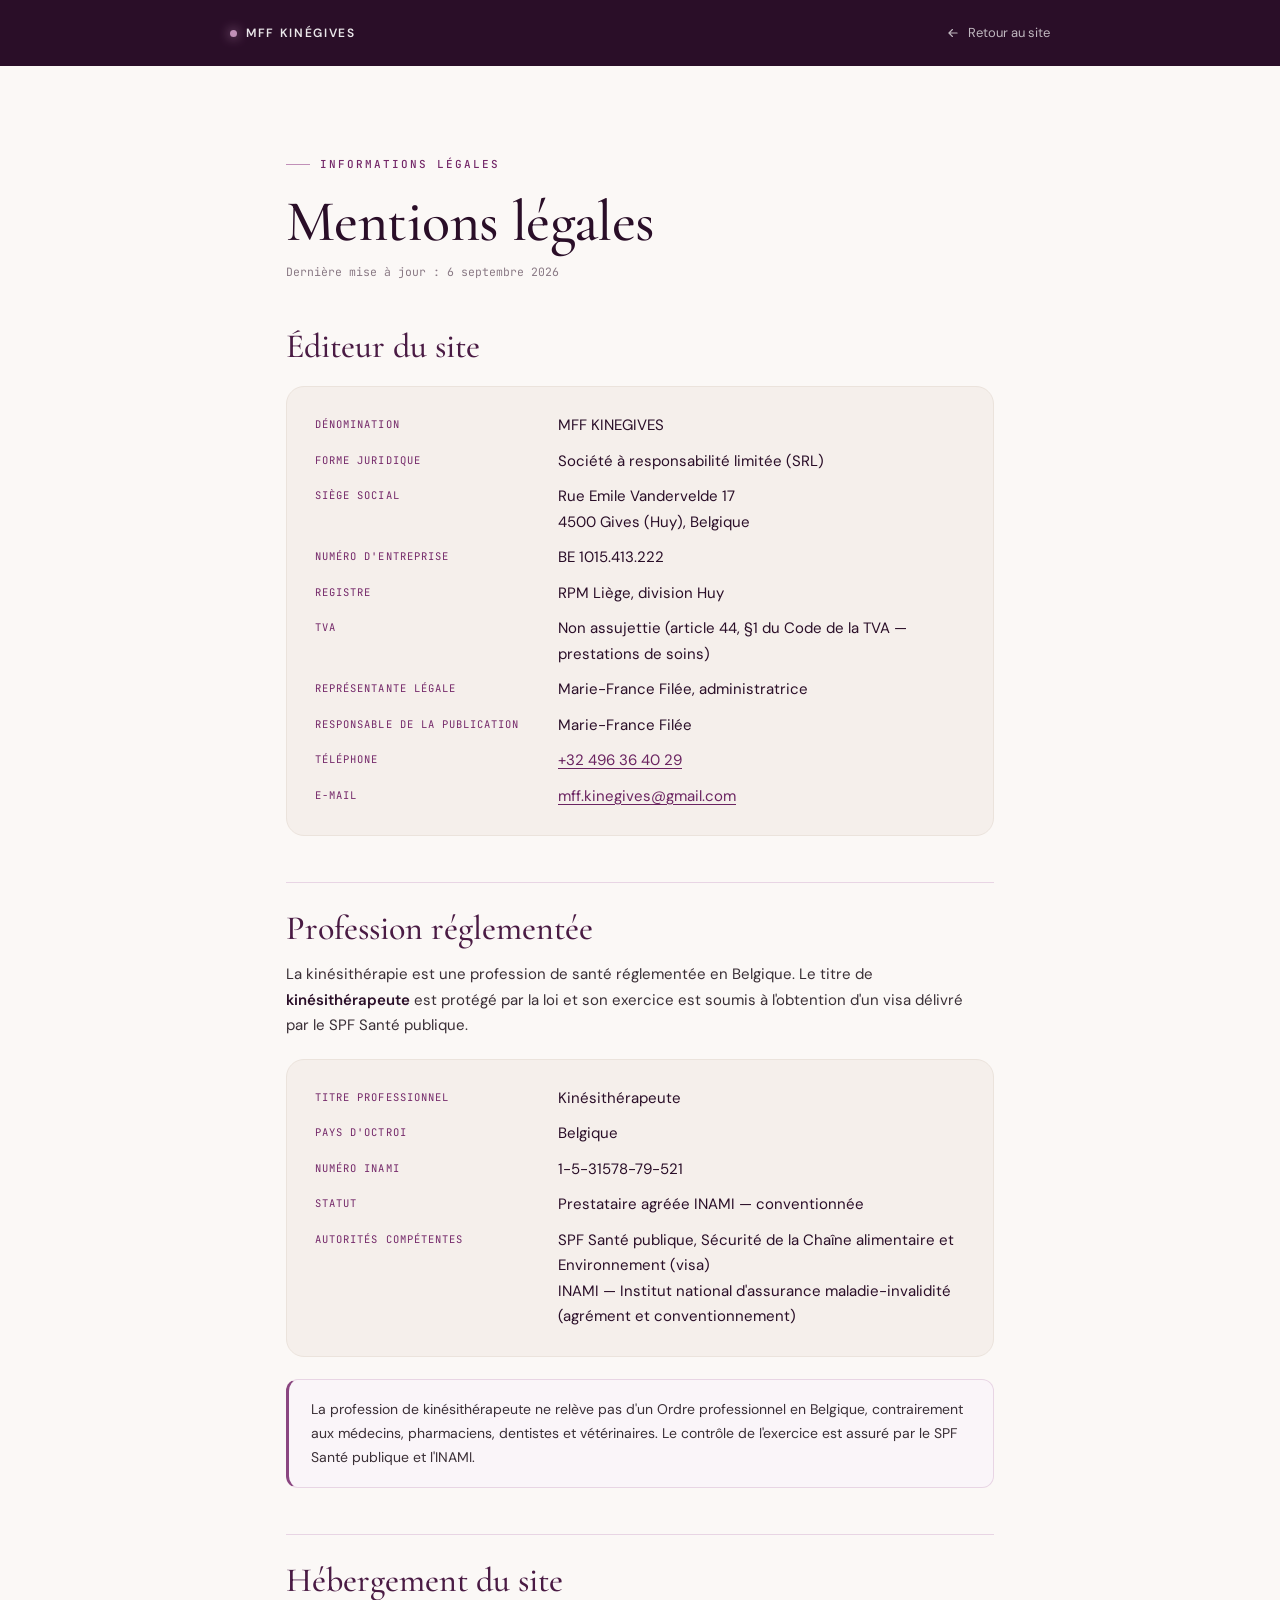
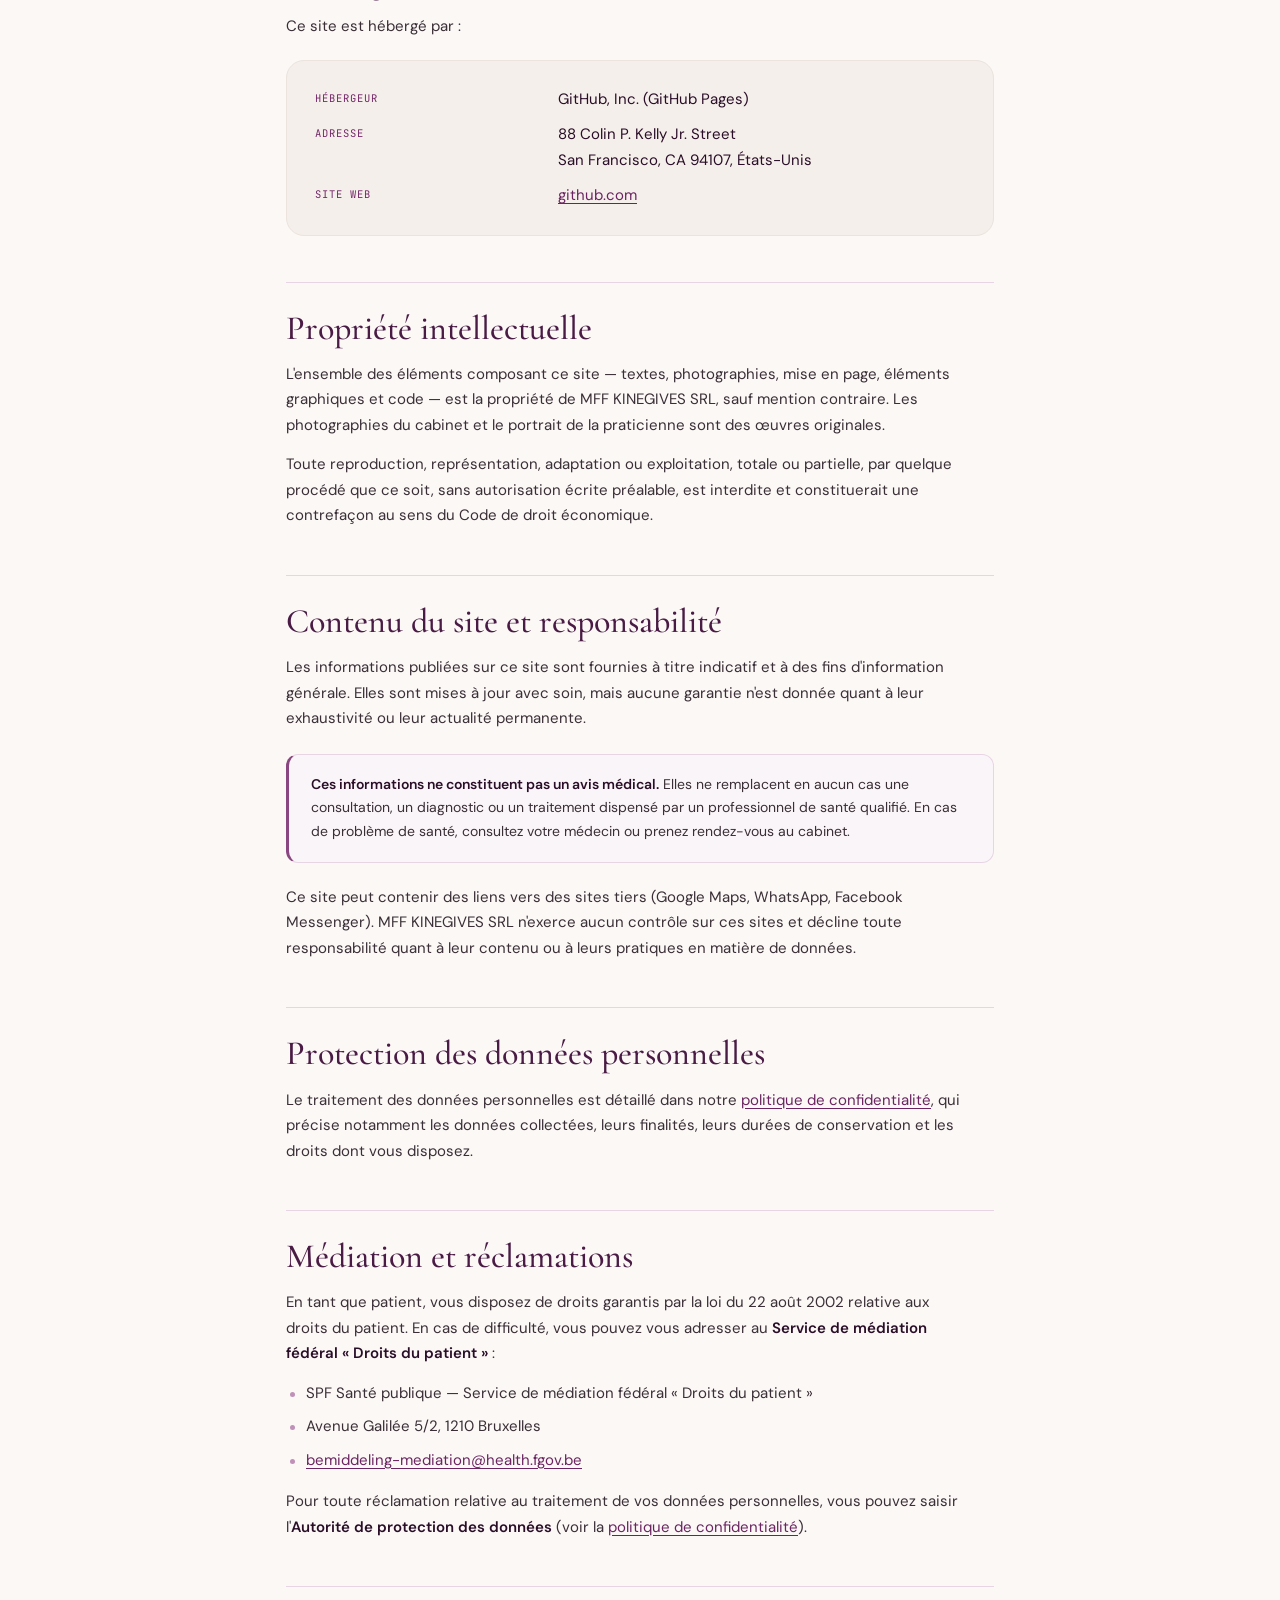
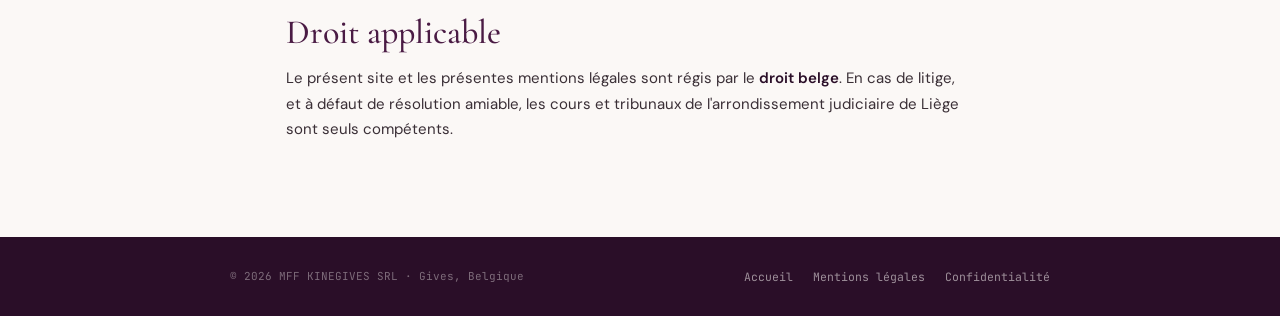
==== mentions-legales.html @ 4592f0ea "Conformite legale belge + RGPD : mentions legales, confidentialite, zero tiers Pages creees - mentio" ====
<!DOCTYPE html>
<html lang="fr">
<head>
  <meta charset="UTF-8" />
  <meta name="viewport" content="width=device-width, initial-scale=1.0" />
  <title>Mentions légales — MFF Kinégives</title>
  <meta name="description" content="Mentions légales du site de MFF Kinégives SRL, cabinet de kinésithérapie à Gives (Huy)." />
  <meta name="robots" content="index, follow" />
  <link rel="stylesheet" href="fonts/fonts.css" />
  <link rel="stylesheet" href="legal.css" />
</head>
<body>

  <header class="legal-top">
    <div class="legal-top-inner">
      <a href="index.html" class="legal-logo"><span class="legal-logo-dot"></span>MFF KINÉGIVES</a>
      <a href="index.html" class="legal-back">
        <svg viewBox="0 0 24 24" fill="none" stroke="currentColor" stroke-width="2" stroke-linecap="round" stroke-linejoin="round"><path d="M19 12H5M11 18l-6-6 6-6"/></svg>
        Retour au site
      </a>
    </div>
  </header>

  <main class="legal-wrap">
    <span class="legal-eyebrow">Informations légales</span>
    <h1>Mentions légales</h1>
    <p class="legal-updated">Dernière mise à jour : 6 septembre 2026</p>

    <h2>Éditeur du site</h2>
    <div class="legal-card">
      <dl>
        <dt>Dénomination</dt>
        <dd>MFF KINEGIVES</dd>

        <dt>Forme juridique</dt>
        <dd>Société à responsabilité limitée (SRL)</dd>

        <dt>Siège social</dt>
        <dd>Rue Emile Vandervelde 17<br />4500 Gives (Huy), Belgique</dd>

        <dt>Numéro d'entreprise</dt>
        <dd>BE 1015.413.222</dd>

        <dt>Registre</dt>
        <dd>RPM Liège, division Huy</dd>

        <dt>TVA</dt>
        <dd>Non assujettie (article 44, §1 du Code de la TVA — prestations de soins)</dd>

        <dt>Représentante légale</dt>
        <dd>Marie-France Filée, administratrice</dd>

        <dt>Responsable de la publication</dt>
        <dd>Marie-France Filée</dd>

        <dt>Téléphone</dt>
        <dd><a href="tel:+32496364029">+32 496 36 40 29</a></dd>

        <dt>E-mail</dt>
        <dd><a href="mailto:mff.kinegives@gmail.com">mff.kinegives@gmail.com</a></dd>
      </dl>
    </div>

    <h2>Profession réglementée</h2>
    <p>
      La kinésithérapie est une profession de santé réglementée en Belgique. Le titre de
      <strong>kinésithérapeute</strong> est protégé par la loi et son exercice est soumis à
      l'obtention d'un visa délivré par le SPF Santé publique.
    </p>
    <div class="legal-card">
      <dl>
        <dt>Titre professionnel</dt>
        <dd>Kinésithérapeute</dd>

        <dt>Pays d'octroi</dt>
        <dd>Belgique</dd>

        <dt>Numéro INAMI</dt>
        <dd>1-5-31578-79-521</dd>

        <dt>Statut</dt>
        <dd>Prestataire agréée INAMI — conventionnée</dd>

        <dt>Autorités compétentes</dt>
        <dd>
          SPF Santé publique, Sécurité de la Chaîne alimentaire et Environnement (visa)<br />
          INAMI — Institut national d'assurance maladie-invalidité (agrément et conventionnement)
        </dd>
      </dl>
    </div>
    <div class="legal-note">
      <p>
        La profession de kinésithérapeute ne relève pas d'un Ordre professionnel en Belgique,
        contrairement aux médecins, pharmaciens, dentistes et vétérinaires. Le contrôle de
        l'exercice est assuré par le SPF Santé publique et l'INAMI.
      </p>
    </div>

    <h2>Hébergement du site</h2>
    <p>Ce site est hébergé par :</p>
    <div class="legal-card">
      <dl>
        <dt>Hébergeur</dt>
        <dd>GitHub, Inc. (GitHub Pages)</dd>

        <dt>Adresse</dt>
        <dd>88 Colin P. Kelly Jr. Street<br />San Francisco, CA 94107, États-Unis</dd>

        <dt>Site web</dt>
        <dd><a href="https://github.com" target="_blank" rel="noopener">github.com</a></dd>
      </dl>
    </div>

    <h2>Propriété intellectuelle</h2>
    <p>
      L'ensemble des éléments composant ce site — textes, photographies, mise en page, éléments
      graphiques et code — est la propriété de MFF KINEGIVES SRL, sauf mention contraire. Les
      photographies du cabinet et le portrait de la praticienne sont des œuvres originales.
    </p>
    <p>
      Toute reproduction, représentation, adaptation ou exploitation, totale ou partielle, par
      quelque procédé que ce soit, sans autorisation écrite préalable, est interdite et
      constituerait une contrefaçon au sens du Code de droit économique.
    </p>

    <h2>Contenu du site et responsabilité</h2>
    <p>
      Les informations publiées sur ce site sont fournies à titre indicatif et à des fins
      d'information générale. Elles sont mises à jour avec soin, mais aucune garantie n'est
      donnée quant à leur exhaustivité ou leur actualité permanente.
    </p>
    <div class="legal-note">
      <p>
        <strong>Ces informations ne constituent pas un avis médical.</strong> Elles ne remplacent
        en aucun cas une consultation, un diagnostic ou un traitement dispensé par un
        professionnel de santé qualifié. En cas de problème de santé, consultez votre médecin
        ou prenez rendez-vous au cabinet.
      </p>
    </div>
    <p>
      Ce site peut contenir des liens vers des sites tiers (Google Maps, WhatsApp, Facebook
      Messenger). MFF KINEGIVES SRL n'exerce aucun contrôle sur ces sites et décline toute
      responsabilité quant à leur contenu ou à leurs pratiques en matière de données.
    </p>

    <h2>Protection des données personnelles</h2>
    <p>
      Le traitement des données personnelles est détaillé dans notre
      <a href="politique-de-confidentialite.html">politique de confidentialité</a>, qui précise
      notamment les données collectées, leurs finalités, leurs durées de conservation et les
      droits dont vous disposez.
    </p>

    <h2>Médiation et réclamations</h2>
    <p>
      En tant que patient, vous disposez de droits garantis par la loi du 22 août 2002 relative
      aux droits du patient. En cas de difficulté, vous pouvez vous adresser au
      <strong>Service de médiation fédéral « Droits du patient »</strong> :
    </p>
    <ul>
      <li>SPF Santé publique — Service de médiation fédéral « Droits du patient »</li>
      <li>Avenue Galilée 5/2, 1210 Bruxelles</li>
      <li><a href="mailto:bemiddeling-mediation@health.fgov.be">bemiddeling-mediation@health.fgov.be</a></li>
    </ul>
    <p>
      Pour toute réclamation relative au traitement de vos données personnelles, vous pouvez
      saisir l'<strong>Autorité de protection des données</strong> (voir la
      <a href="politique-de-confidentialite.html">politique de confidentialité</a>).
    </p>

    <h2>Droit applicable</h2>
    <p>
      Le présent site et les présentes mentions légales sont régis par le <strong>droit
      belge</strong>. En cas de litige, et à défaut de résolution amiable, les cours et
      tribunaux de l'arrondissement judiciaire de Liège sont seuls compétents.
    </p>
  </main>

  <footer class="legal-foot">
    <div class="legal-foot-inner">
      <div class="legal-foot-copy">© 2026 MFF KINEGIVES SRL · Gives, Belgique</div>
      <div class="legal-foot-links">
        <a href="index.html">Accueil</a>
        <a href="mentions-legales.html">Mentions légales</a>
        <a href="politique-de-confidentialite.html">Confidentialité</a>
      </div>
    </div>
  </footer>

</body>
</html>
---- fonts/fonts.css ----
/* Polices auto-hebergees - aucune requete vers Google (RGPD) */
@font-face {
  font-family: 'Cormorant Garamond';
  font-style: normal;
  font-weight: 400;
  font-display: swap;
  src: url('cormorant-garamond-400-latin-ext.woff2') format('woff2');
  unicode-range: U+0100-02BA, U+02BD-02C5, U+02C7-02CC, U+02CE-02D7, U+02DD-02FF, U+0304, U+0308, U+0329, U+1D00-1DBF, U+1E00-1E9F, U+1EF2-1EFF, U+2020, U+20A0-20AB, U+20AD-20C0, U+2113, U+2C60-2C7F, U+A720-A7FF;
}
@font-face {
  font-family: 'Cormorant Garamond';
  font-style: normal;
  font-weight: 400;
  font-display: swap;
  src: url('cormorant-garamond-400-latin.woff2') format('woff2');
  unicode-range: U+0000-00FF, U+0131, U+0152-0153, U+02BB-02BC, U+02C6, U+02DA, U+02DC, U+0304, U+0308, U+0329, U+2000-206F, U+20AC, U+2122, U+2191, U+2193, U+2212, U+2215, U+FEFF, U+FFFD;
}
@font-face {
  font-family: 'Cormorant Garamond';
  font-style: normal;
  font-weight: 500;
  font-display: swap;
  src: url('cormorant-garamond-500-latin-ext.woff2') format('woff2');
  unicode-range: U+0100-02BA, U+02BD-02C5, U+02C7-02CC, U+02CE-02D7, U+02DD-02FF, U+0304, U+0308, U+0329, U+1D00-1DBF, U+1E00-1E9F, U+1EF2-1EFF, U+2020, U+20A0-20AB, U+20AD-20C0, U+2113, U+2C60-2C7F, U+A720-A7FF;
}
@font-face {
  font-family: 'Cormorant Garamond';
  font-style: normal;
  font-weight: 500;
  font-display: swap;
  src: url('cormorant-garamond-500-latin.woff2') format('woff2');
  unicode-range: U+0000-00FF, U+0131, U+0152-0153, U+02BB-02BC, U+02C6, U+02DA, U+02DC, U+0304, U+0308, U+0329, U+2000-206F, U+20AC, U+2122, U+2191, U+2193, U+2212, U+2215, U+FEFF, U+FFFD;
}
@font-face {
  font-family: 'Cormorant Garamond';
  font-style: normal;
  font-weight: 600;
  font-display: swap;
  src: url('cormorant-garamond-600-latin-ext.woff2') format('woff2');
  unicode-range: U+0100-02BA, U+02BD-02C5, U+02C7-02CC, U+02CE-02D7, U+02DD-02FF, U+0304, U+0308, U+0329, U+1D00-1DBF, U+1E00-1E9F, U+1EF2-1EFF, U+2020, U+20A0-20AB, U+20AD-20C0, U+2113, U+2C60-2C7F, U+A720-A7FF;
}
@font-face {
  font-family: 'Cormorant Garamond';
  font-style: normal;
  font-weight: 600;
  font-display: swap;
  src: url('cormorant-garamond-600-latin.woff2') format('woff2');
  unicode-range: U+0000-00FF, U+0131, U+0152-0153, U+02BB-02BC, U+02C6, U+02DA, U+02DC, U+0304, U+0308, U+0329, U+2000-206F, U+20AC, U+2122, U+2191, U+2193, U+2212, U+2215, U+FEFF, U+FFFD;
}
@font-face {
  font-family: 'Cormorant Garamond';
  font-style: normal;
  font-weight: 700;
  font-display: swap;
  src: url('cormorant-garamond-700-latin-ext.woff2') format('woff2');
  unicode-range: U+0100-02BA, U+02BD-02C5, U+02C7-02CC, U+02CE-02D7, U+02DD-02FF, U+0304, U+0308, U+0329, U+1D00-1DBF, U+1E00-1E9F, U+1EF2-1EFF, U+2020, U+20A0-20AB, U+20AD-20C0, U+2113, U+2C60-2C7F, U+A720-A7FF;
}
@font-face {
  font-family: 'Cormorant Garamond';
  font-style: normal;
  font-weight: 700;
  font-display: swap;
  src: url('cormorant-garamond-700-latin.woff2') format('woff2');
  unicode-range: U+0000-00FF, U+0131, U+0152-0153, U+02BB-02BC, U+02C6, U+02DA, U+02DC, U+0304, U+0308, U+0329, U+2000-206F, U+20AC, U+2122, U+2191, U+2193, U+2212, U+2215, U+FEFF, U+FFFD;
}
@font-face {
  font-family: 'DM Sans';
  font-style: normal;
  font-weight: 300;
  font-display: swap;
  src: url('dm-sans-300-latin-ext.woff2') format('woff2');
  unicode-range: U+0100-02BA, U+02BD-02C5, U+02C7-02CC, U+02CE-02D7, U+02DD-02FF, U+0304, U+0308, U+0329, U+1D00-1DBF, U+1E00-1E9F, U+1EF2-1EFF, U+2020, U+20A0-20AB, U+20AD-20C0, U+2113, U+2C60-2C7F, U+A720-A7FF;
}
@font-face {
  font-family: 'DM Sans';
  font-style: normal;
  font-weight: 300;
  font-display: swap;
  src: url('dm-sans-300-latin.woff2') format('woff2');
  unicode-range: U+0000-00FF, U+0131, U+0152-0153, U+02BB-02BC, U+02C6, U+02DA, U+02DC, U+0304, U+0308, U+0329, U+2000-206F, U+20AC, U+2122, U+2191, U+2193, U+2212, U+2215, U+FEFF, U+FFFD;
}
@font-face {
  font-family: 'DM Sans';
  font-style: normal;
  font-weight: 400;
  font-display: swap;
  src: url('dm-sans-400-latin-ext.woff2') format('woff2');
  unicode-range: U+0100-02BA, U+02BD-02C5, U+02C7-02CC, U+02CE-02D7, U+02DD-02FF, U+0304, U+0308, U+0329, U+1D00-1DBF, U+1E00-1E9F, U+1EF2-1EFF, U+2020, U+20A0-20AB, U+20AD-20C0, U+2113, U+2C60-2C7F, U+A720-A7FF;
}
@font-face {
  font-family: 'DM Sans';
  font-style: normal;
  font-weight: 400;
  font-display: swap;
  src: url('dm-sans-400-latin.woff2') format('woff2');
  unicode-range: U+0000-00FF, U+0131, U+0152-0153, U+02BB-02BC, U+02C6, U+02DA, U+02DC, U+0304, U+0308, U+0329, U+2000-206F, U+20AC, U+2122, U+2191, U+2193, U+2212, U+2215, U+FEFF, U+FFFD;
}
@font-face {
  font-family: 'DM Sans';
  font-style: normal;
  font-weight: 500;
  font-display: swap;
  src: url('dm-sans-500-latin-ext.woff2') format('woff2');
  unicode-range: U+0100-02BA, U+02BD-02C5, U+02C7-02CC, U+02CE-02D7, U+02DD-02FF, U+0304, U+0308, U+0329, U+1D00-1DBF, U+1E00-1E9F, U+1EF2-1EFF, U+2020, U+20A0-20AB, U+20AD-20C0, U+2113, U+2C60-2C7F, U+A720-A7FF;
}
@font-face {
  font-family: 'DM Sans';
  font-style: normal;
  font-weight: 500;
  font-display: swap;
  src: url('dm-sans-500-latin.woff2') format('woff2');
  unicode-range: U+0000-00FF, U+0131, U+0152-0153, U+02BB-02BC, U+02C6, U+02DA, U+02DC, U+0304, U+0308, U+0329, U+2000-206F, U+20AC, U+2122, U+2191, U+2193, U+2212, U+2215, U+FEFF, U+FFFD;
}
@font-face {
  font-family: 'DM Sans';
  font-style: normal;
  font-weight: 600;
  font-display: swap;
  src: url('dm-sans-600-latin-ext.woff2') format('woff2');
  unicode-range: U+0100-02BA, U+02BD-02C5, U+02C7-02CC, U+02CE-02D7, U+02DD-02FF, U+0304, U+0308, U+0329, U+1D00-1DBF, U+1E00-1E9F, U+1EF2-1EFF, U+2020, U+20A0-20AB, U+20AD-20C0, U+2113, U+2C60-2C7F, U+A720-A7FF;
}
@font-face {
  font-family: 'DM Sans';
  font-style: normal;
  font-weight: 600;
  font-display: swap;
  src: url('dm-sans-600-latin.woff2') format('woff2');
  unicode-range: U+0000-00FF, U+0131, U+0152-0153, U+02BB-02BC, U+02C6, U+02DA, U+02DC, U+0304, U+0308, U+0329, U+2000-206F, U+20AC, U+2122, U+2191, U+2193, U+2212, U+2215, U+FEFF, U+FFFD;
}
@font-face {
  font-family: 'JetBrains Mono';
  font-style: normal;
  font-weight: 400;
  font-display: swap;
  src: url('jetbrains-mono-400-latin-ext.woff2') format('woff2');
  unicode-range: U+0100-02BA, U+02BD-02C5, U+02C7-02CC, U+02CE-02D7, U+02DD-02FF, U+0304, U+0308, U+0329, U+1D00-1DBF, U+1E00-1E9F, U+1EF2-1EFF, U+2020, U+20A0-20AB, U+20AD-20C0, U+2113, U+2C60-2C7F, U+A720-A7FF;
}
@font-face {
  font-family: 'JetBrains Mono';
  font-style: normal;
  font-weight: 400;
  font-display: swap;
  src: url('jetbrains-mono-400-latin.woff2') format('woff2');
  unicode-range: U+0000-00FF, U+0131, U+0152-0153, U+02BB-02BC, U+02C6, U+02DA, U+02DC, U+0304, U+0308, U+0329, U+2000-206F, U+20AC, U+2122, U+2191, U+2193, U+2212, U+2215, U+FEFF, U+FFFD;
}
@font-face {
  font-family: 'JetBrains Mono';
  font-style: normal;
  font-weight: 500;
  font-display: swap;
  src: url('jetbrains-mono-500-latin-ext.woff2') format('woff2');
  unicode-range: U+0100-02BA, U+02BD-02C5, U+02C7-02CC, U+02CE-02D7, U+02DD-02FF, U+0304, U+0308, U+0329, U+1D00-1DBF, U+1E00-1E9F, U+1EF2-1EFF, U+2020, U+20A0-20AB, U+20AD-20C0, U+2113, U+2C60-2C7F, U+A720-A7FF;
}
@font-face {
  font-family: 'JetBrains Mono';
  font-style: normal;
  font-weight: 500;
  font-display: swap;
  src: url('jetbrains-mono-500-latin.woff2') format('woff2');
  unicode-range: U+0000-00FF, U+0131, U+0152-0153, U+02BB-02BC, U+02C6, U+02DA, U+02DC, U+0304, U+0308, U+0329, U+2000-206F, U+20AC, U+2122, U+2191, U+2193, U+2212, U+2215, U+FEFF, U+FFFD;
}
---- legal.css ----
/* Styles des pages légales — MFF Kinégives
   Reprend les tokens du site principal pour rester cohérent. */

*, *::before, *::after { box-sizing: border-box; margin: 0; padding: 0; }

:root {
  --plum-900: #2a0e28;
  --plum-800: #4a1b44;
  --plum-700: #6b2461;
  --plum-600: #742869;
  --plum-500: #8a4680;
  --plum-400: #c190b8;
  --plum-200: #e8d5e4;
  --plum-100: #f3e9f1;
  --plum-50:  #faf5f9;

  --ivory:    #fbf8f6;
  --cream:    #f5efeb;
  --sand:     #ebe3dc;
  --ink:      #1a1217;
  --ink-soft: #3a2f36;
  --muted:    #8a7a85;

  --ease: cubic-bezier(0.32, 0.72, 0, 1);
}

html { scroll-behavior: smooth; }

body {
  font-family: 'DM Sans', system-ui, sans-serif;
  background: var(--ivory);
  color: var(--ink-soft);
  -webkit-font-smoothing: antialiased;
  line-height: 1.7;
}

::selection { background: var(--plum-700); color: var(--ivory); }

/* ─── En-tête ─── */
.legal-top {
  background: var(--plum-900);
  padding: 22px clamp(20px, 5vw, 56px);
}
.legal-top-inner {
  max-width: 820px;
  margin: 0 auto;
  display: flex;
  align-items: center;
  justify-content: space-between;
  gap: 16px;
  flex-wrap: wrap;
}
.legal-logo {
  font-weight: 600;
  font-size: 12px;
  letter-spacing: 0.14em;
  color: rgba(255, 255, 255, 0.9);
  text-decoration: none;
  display: flex;
  align-items: center;
  gap: 9px;
}
.legal-logo-dot {
  width: 7px; height: 7px;
  border-radius: 50%;
  background: var(--plum-400);
  box-shadow: 0 0 12px var(--plum-400);
}
.legal-back {
  font-size: 13px;
  color: rgba(255, 255, 255, 0.7);
  text-decoration: none;
  display: inline-flex;
  align-items: center;
  gap: 8px;
  transition: color 0.2s;
}
.legal-back:hover { color: #fff; }
.legal-back svg { width: 14px; height: 14px; }

/* ─── Corps ─── */
.legal-wrap {
  max-width: 820px;
  margin: 0 auto;
  padding: clamp(48px, 7vw, 80px) clamp(20px, 5vw, 56px) 80px;
}

.legal-eyebrow {
  font-family: 'JetBrains Mono', monospace;
  font-size: 11px;
  font-weight: 500;
  letter-spacing: 0.18em;
  text-transform: uppercase;
  color: var(--plum-600);
  display: inline-flex;
  align-items: center;
  gap: 10px;
}
.legal-eyebrow::before {
  content: '';
  width: 24px; height: 1px;
  background: var(--plum-400);
}

h1 {
  font-family: 'Cormorant Garamond', serif;
  font-size: clamp(38px, 6vw, 58px);
  font-weight: 500;
  line-height: 1.03;
  color: var(--plum-900);
  letter-spacing: -0.01em;
  text-wrap: balance;
  margin: 18px 0 10px;
}

.legal-updated {
  font-family: 'JetBrains Mono', monospace;
  font-size: 11.5px;
  color: var(--muted);
  margin-bottom: 44px;
}

h2 {
  font-family: 'Cormorant Garamond', serif;
  font-size: clamp(26px, 3.4vw, 34px);
  font-weight: 500;
  line-height: 1.15;
  color: var(--plum-800);
  text-wrap: balance;
  margin: 46px 0 14px;
  padding-top: 26px;
  border-top: 1px solid var(--plum-200);
}
h2:first-of-type { border-top: none; padding-top: 0; }

h3 {
  font-family: 'DM Sans', sans-serif;
  font-size: 16px;
  font-weight: 600;
  color: var(--plum-900);
  margin: 26px 0 8px;
}

p { font-size: 15px; margin-bottom: 14px; max-width: 68ch; }

a { color: var(--plum-700); text-underline-offset: 3px; }
a:hover { color: var(--plum-900); }

ul { margin: 0 0 16px 0; padding-left: 0; list-style: none; max-width: 68ch; }
li {
  font-size: 15px;
  position: relative;
  padding-left: 20px;
  margin-bottom: 8px;
}
li::before {
  content: '';
  position: absolute;
  left: 4px; top: 11px;
  width: 5px; height: 5px;
  border-radius: 50%;
  background: var(--plum-400);
}

strong { color: var(--plum-900); font-weight: 600; }

/* Bloc d'identité / encadré */
.legal-card {
  background: var(--cream);
  border: 1px solid var(--sand);
  border-radius: 18px;
  padding: 26px 28px;
  margin: 20px 0 8px;
}
.legal-card dl {
  display: grid;
  grid-template-columns: minmax(150px, 34%) 1fr;
  gap: 10px 22px;
}
.legal-card dt {
  font-family: 'JetBrains Mono', monospace;
  font-size: 10.5px;
  letter-spacing: 0.1em;
  text-transform: uppercase;
  color: var(--plum-600);
  padding-top: 3px;
}
.legal-card dd { font-size: 15px; color: var(--plum-900); }

/* Encart d'information */
.legal-note {
  background: var(--plum-50);
  border: 1px solid var(--plum-200);
  border-left: 3px solid var(--plum-500);
  border-radius: 12px;
  padding: 18px 22px;
  margin: 22px 0;
}
.legal-note p { font-size: 14px; margin-bottom: 0; }
.legal-note p + p { margin-top: 10px; }

/* ─── Pied de page ─── */
.legal-foot {
  background: var(--plum-900);
  padding: 30px clamp(20px, 5vw, 56px);
}
.legal-foot-inner {
  max-width: 820px;
  margin: 0 auto;
  display: flex;
  align-items: center;
  justify-content: space-between;
  gap: 16px;
  flex-wrap: wrap;
}
.legal-foot-copy {
  font-family: 'JetBrains Mono', monospace;
  font-size: 11px;
  color: rgba(251, 248, 246, 0.4);
}
.legal-foot-links { display: flex; gap: 20px; flex-wrap: wrap; }
.legal-foot-links a {
  font-family: 'JetBrains Mono', monospace;
  font-size: 11.5px;
  color: rgba(251, 248, 246, 0.55);
  text-decoration: none;
  transition: color 0.2s;
}
.legal-foot-links a:hover { color: var(--plum-400); }

@media (max-width: 560px) {
  .legal-card { padding: 20px; }
  .legal-card dl { grid-template-columns: 1fr; gap: 3px 0; }
  .legal-card dd { margin-bottom: 12px; }
  .legal-foot-inner { flex-direction: column; text-align: center; }
}

@media (prefers-reduced-motion: reduce) {
  html { scroll-behavior: auto; }
}
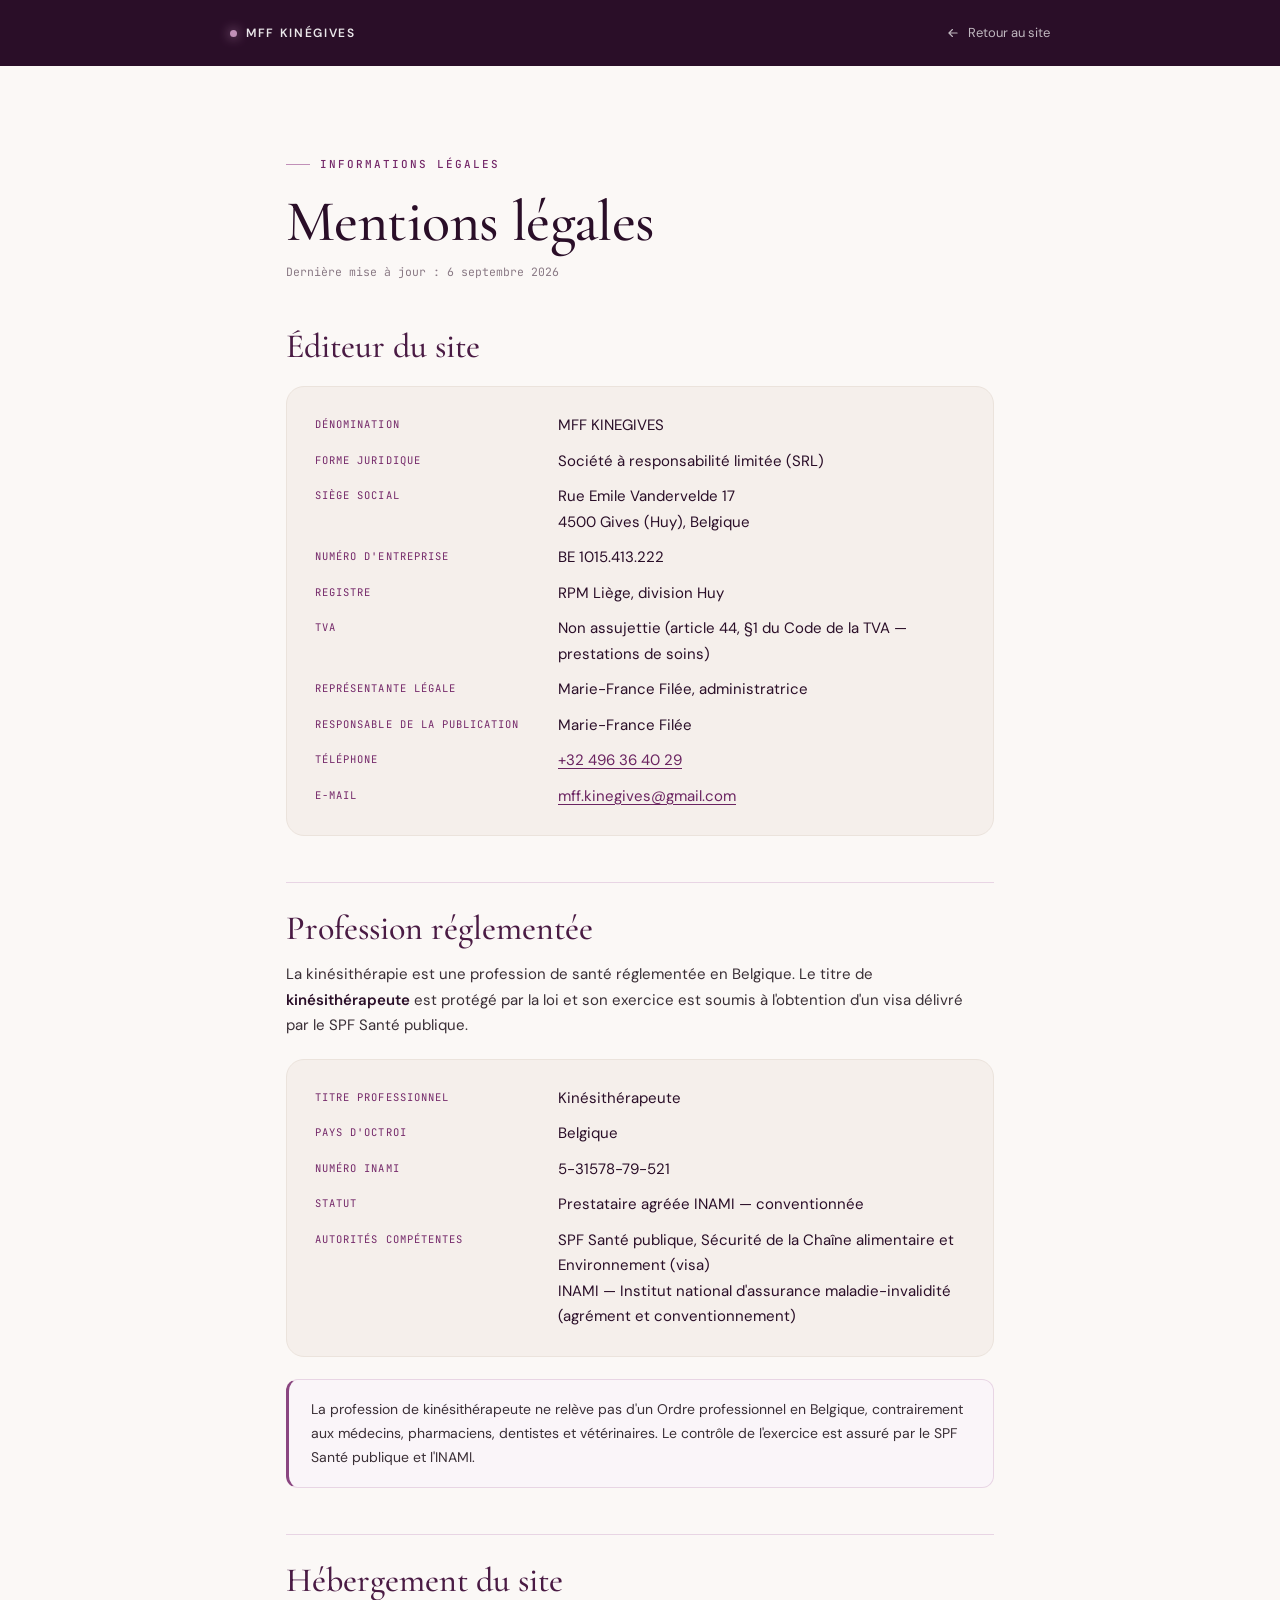
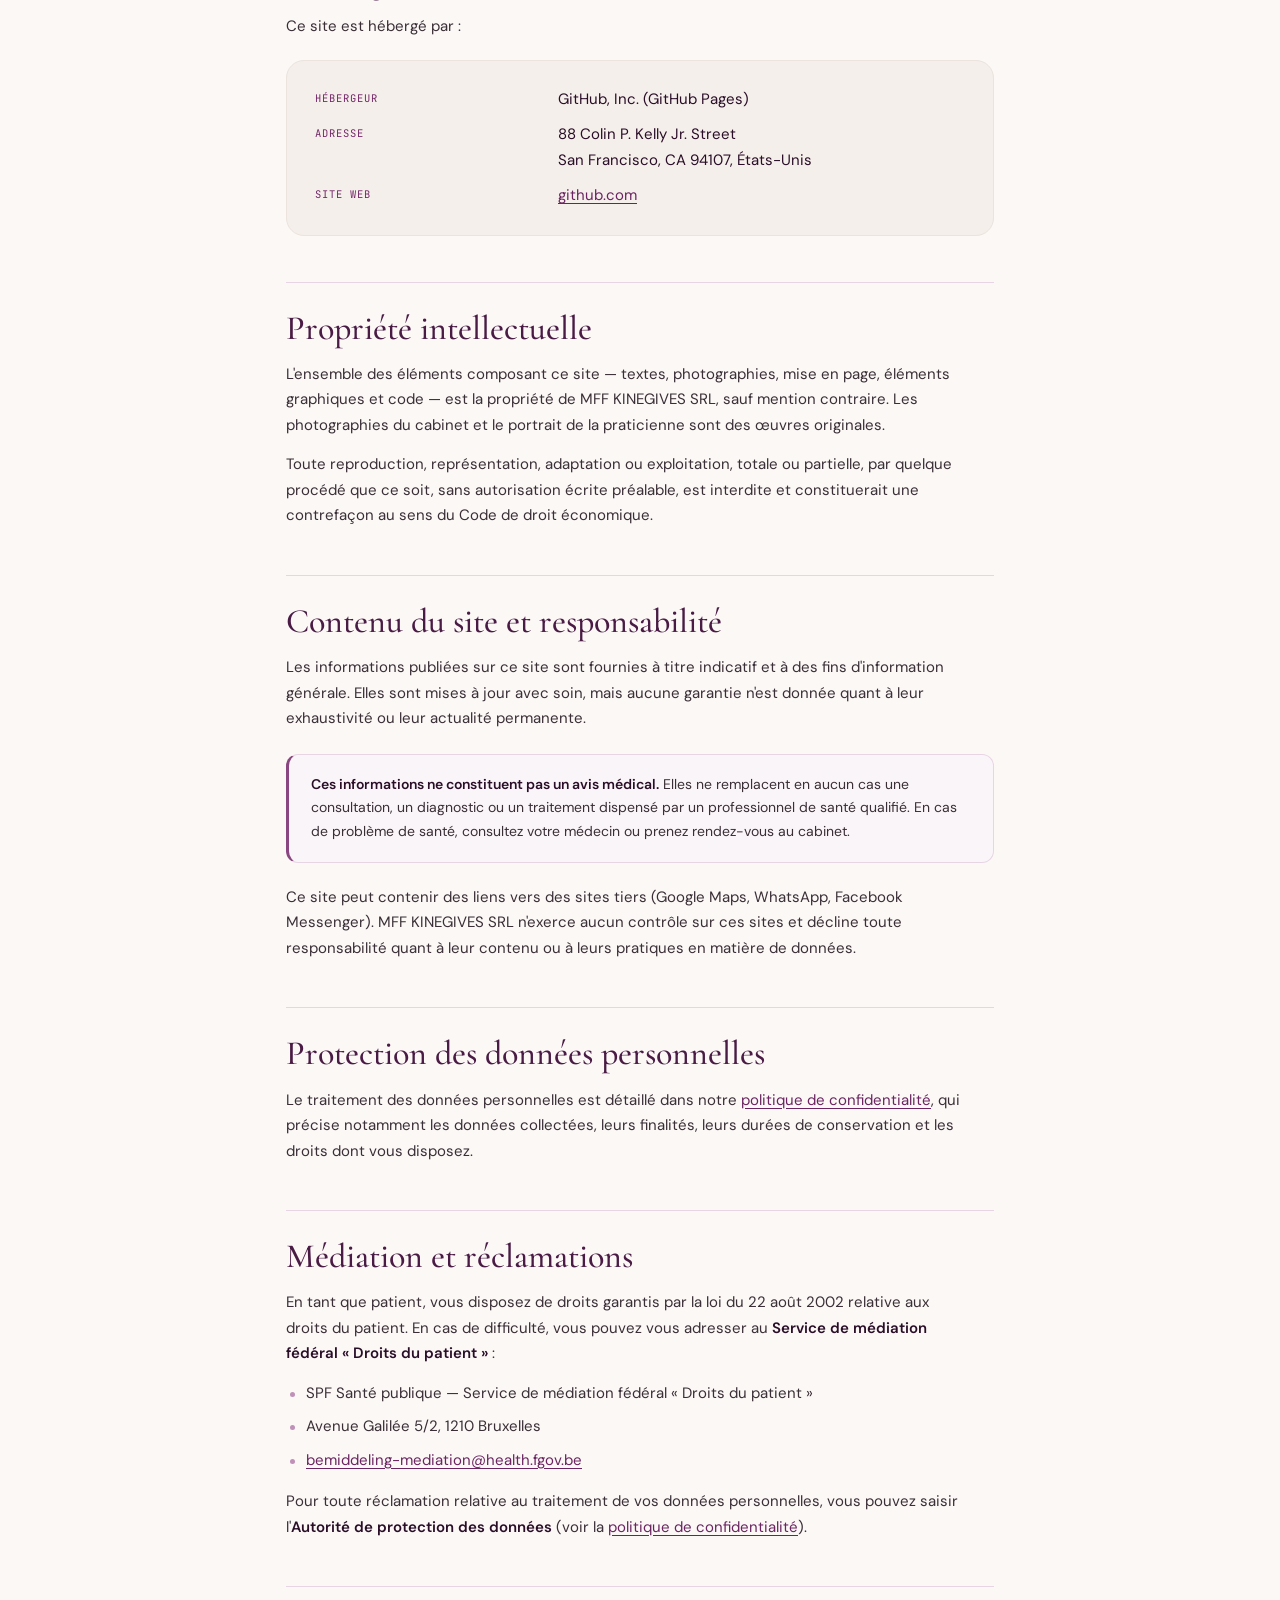
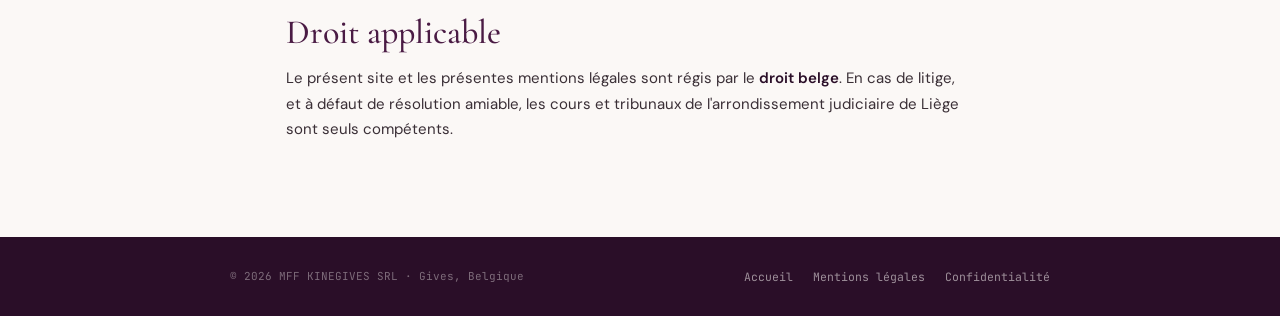
==== commit 65c631a3: "Nouvelles photos cabine 4 et vue d'ensemble + correction INAMI - INAMI corrige : 1-5-31578-79-521 ->" ====
--- a/mentions-legales.html
+++ b/mentions-legales.html
@@ -76,7 +76,7 @@
         <dd>Belgique</dd>
 
         <dt>Numéro INAMI</dt>
-        <dd>1-5-31578-79-521</dd>
+        <dd>5-31578-79-521</dd>
 
         <dt>Statut</dt>
         <dd>Prestataire agréée INAMI — conventionnée</dd>
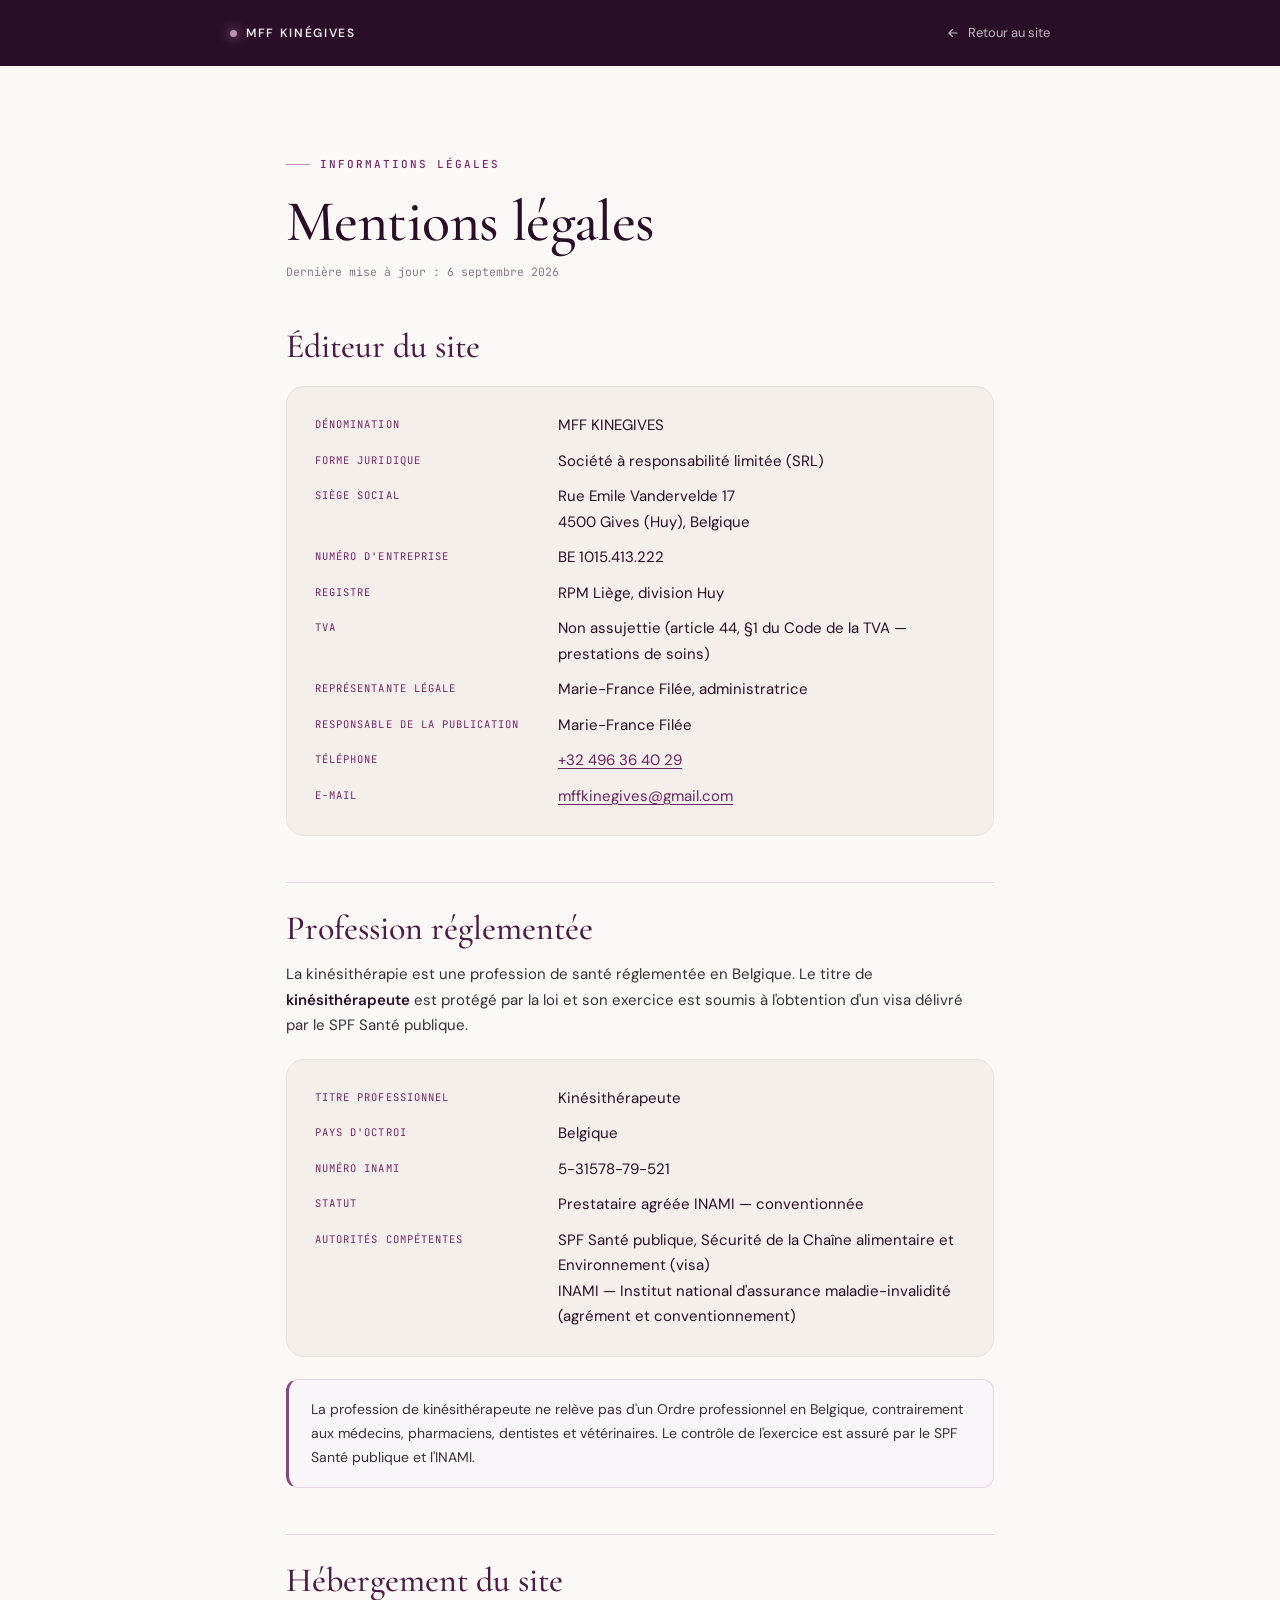
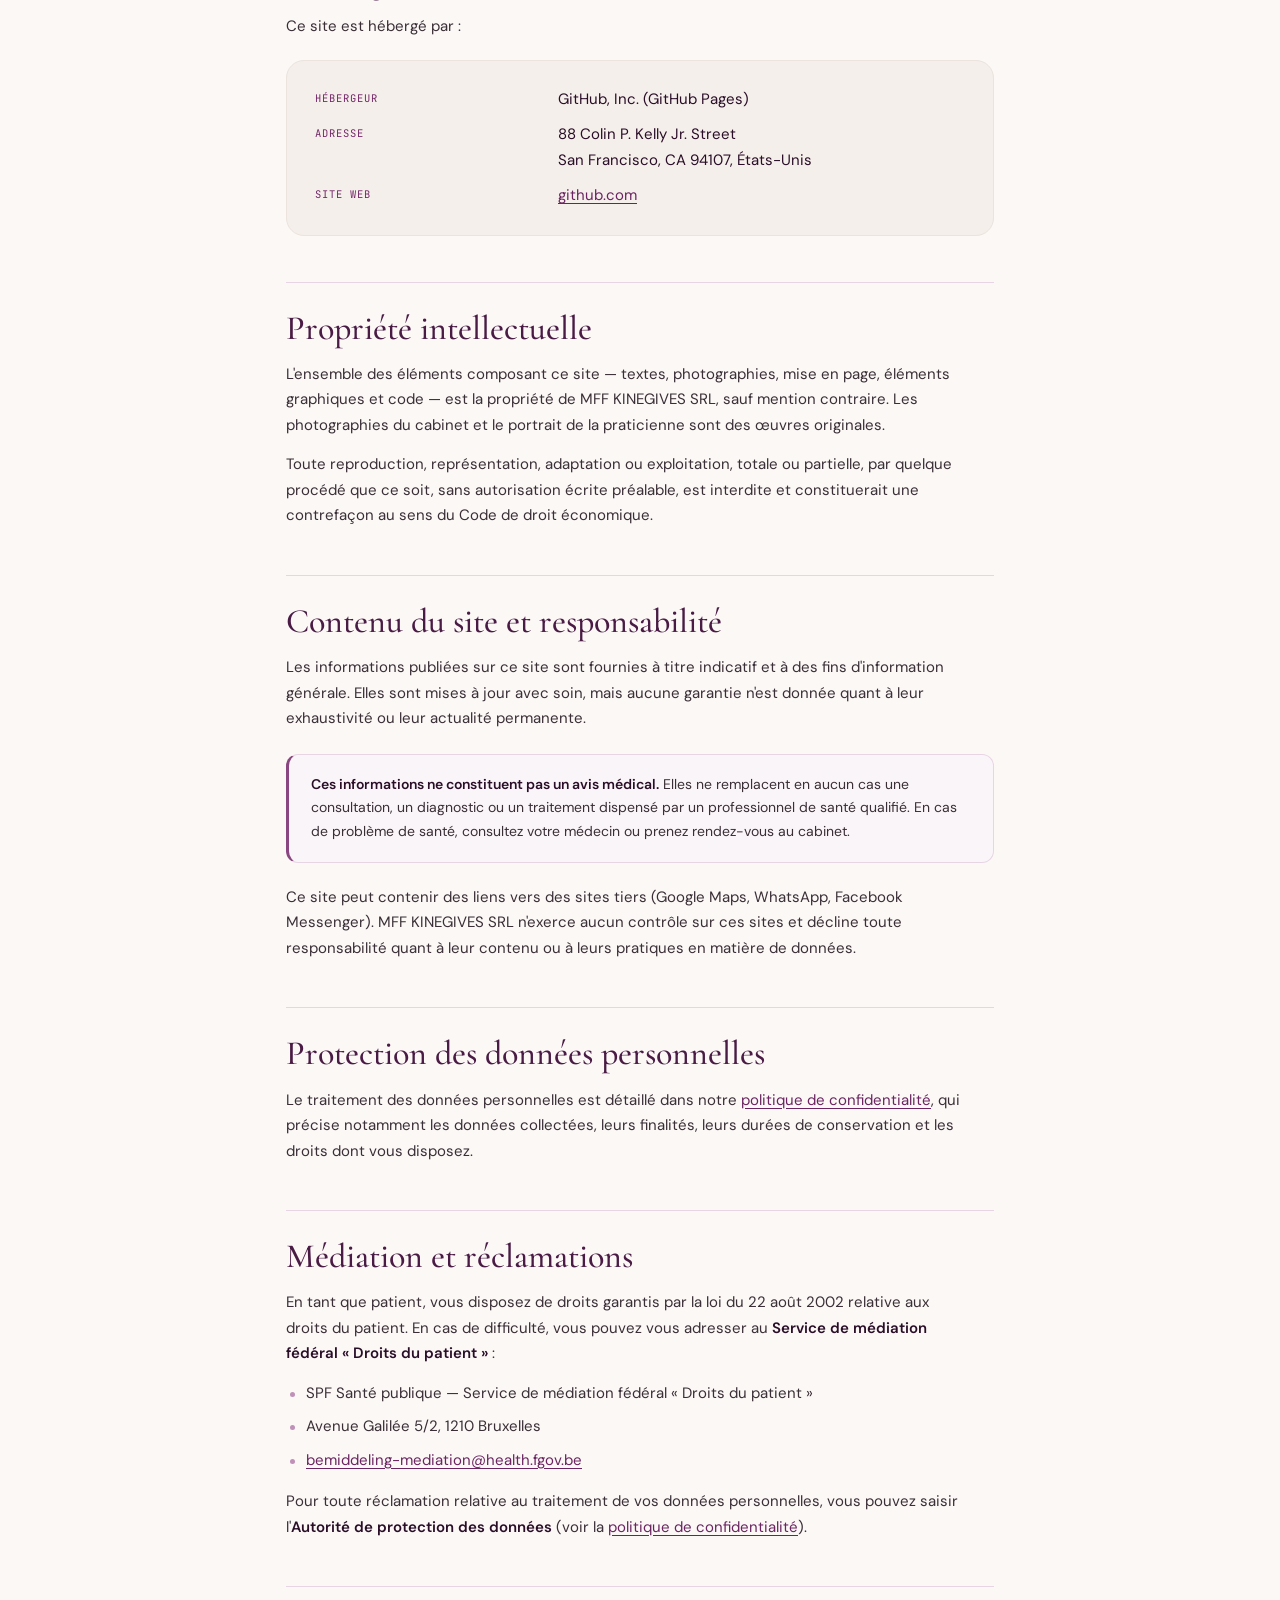
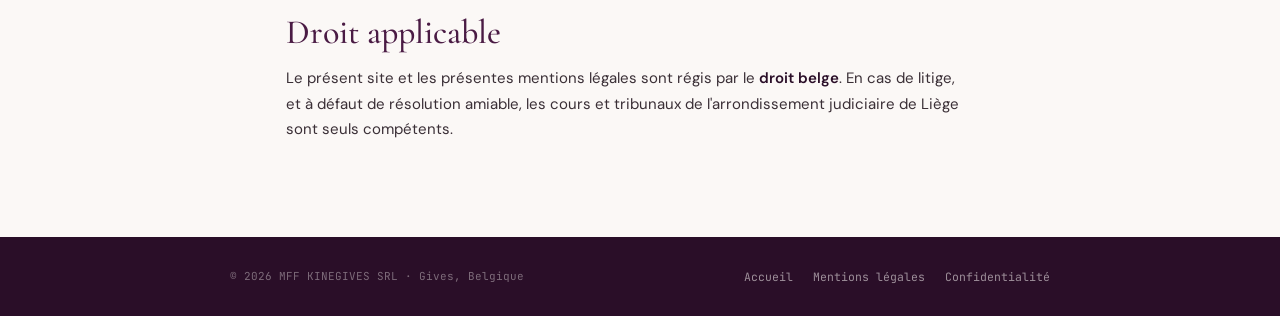
==== commit 4d543db2: "Contact: adresse e-mail mffkinegives@gmail.com (sans point) partout Co-Authored-By: Claude Opus 5 <n" ====
--- a/mentions-legales.html
+++ b/mentions-legales.html
@@ -57,7 +57,7 @@
         <dd><a href="tel:+32496364029">+32 496 36 40 29</a></dd>
 
         <dt>E-mail</dt>
-        <dd><a href="mailto:mff.kinegives@gmail.com">mff.kinegives@gmail.com</a></dd>
+        <dd><a href="mailto:mffkinegives@gmail.com">mffkinegives@gmail.com</a></dd>
       </dl>
     </div>
 
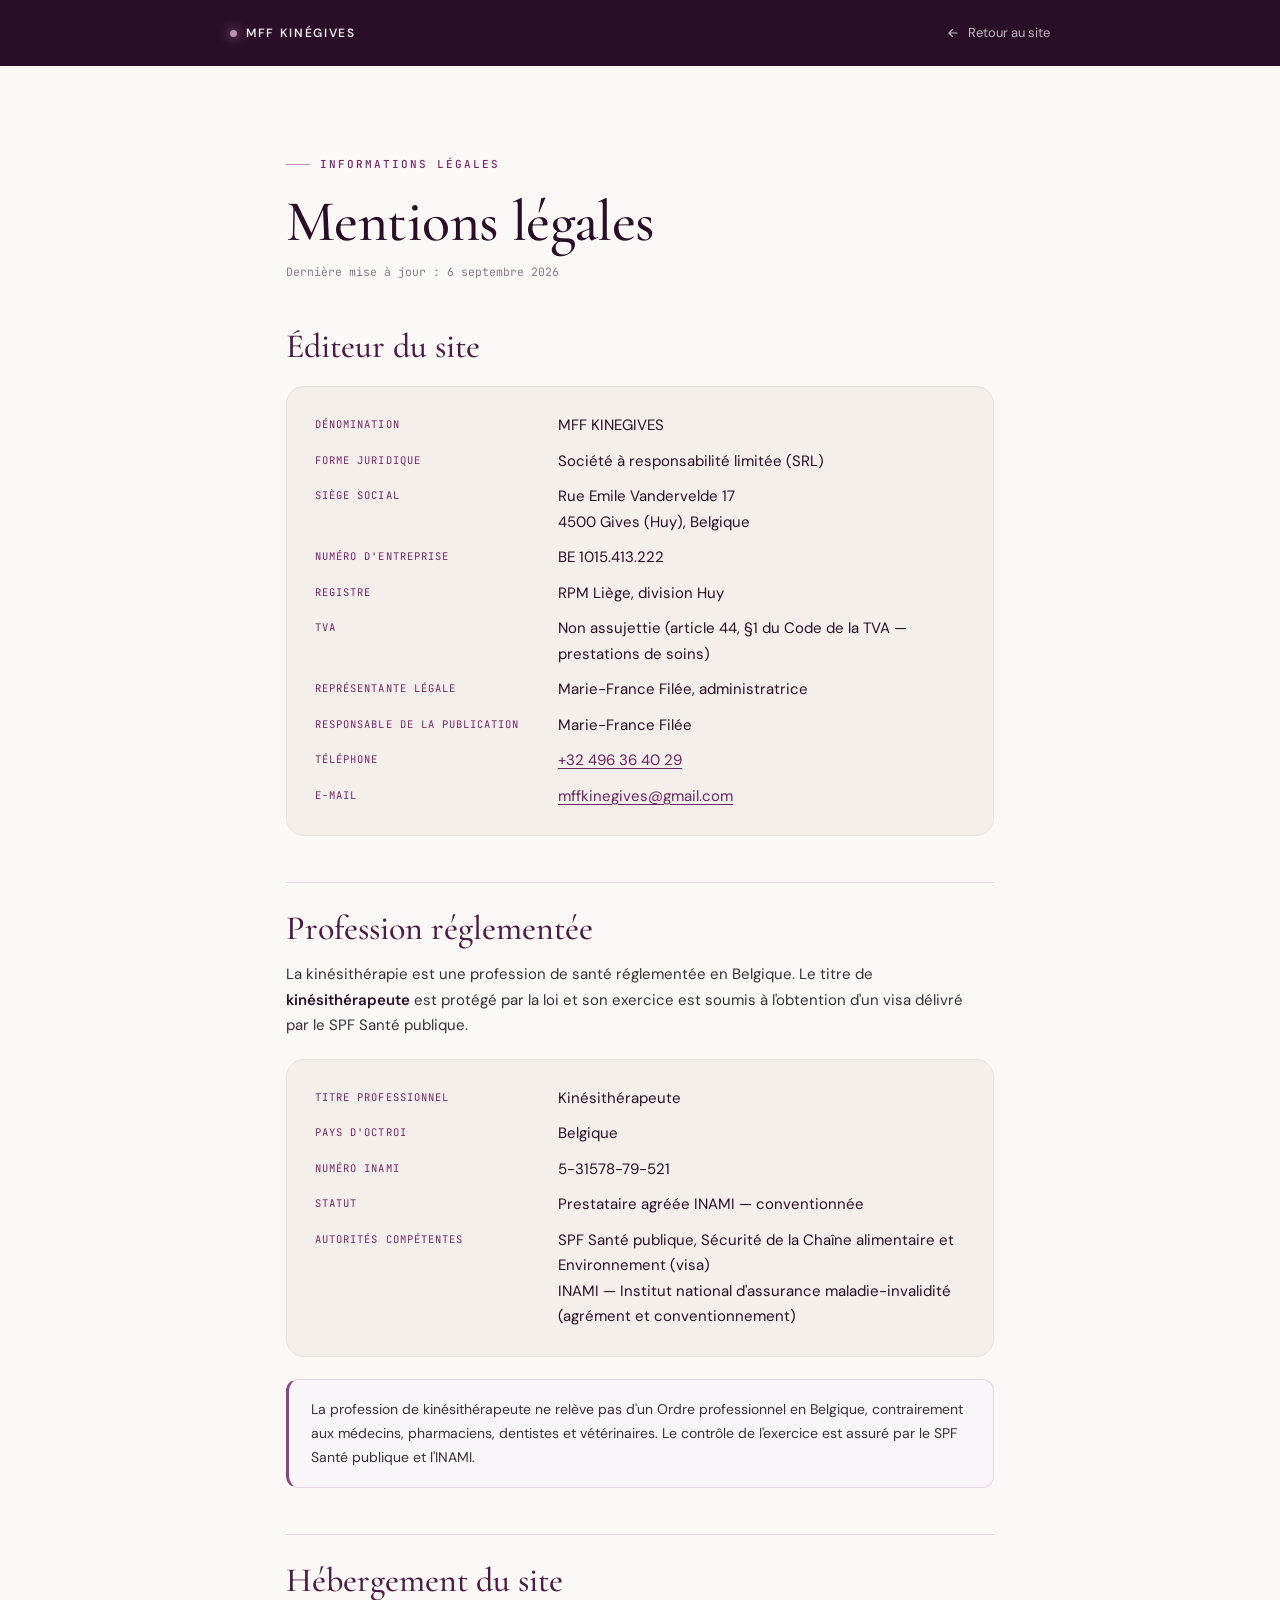
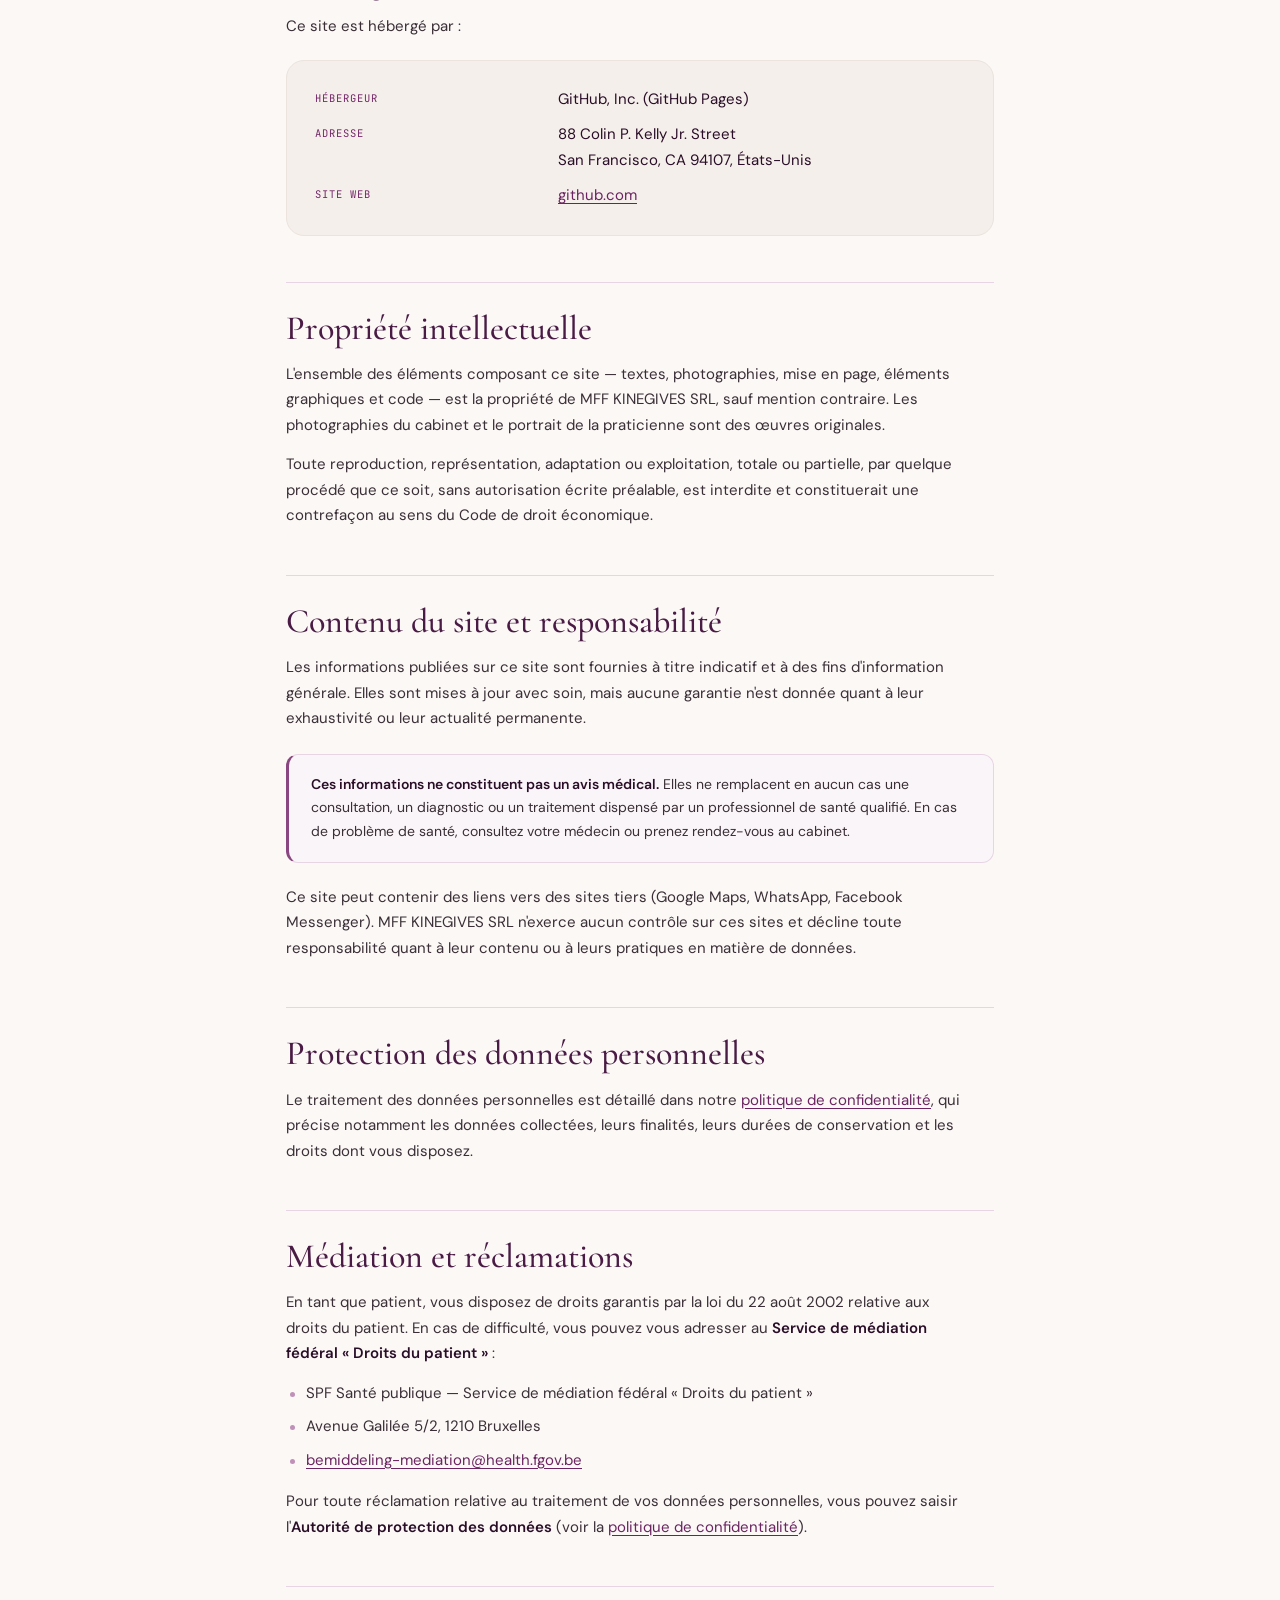
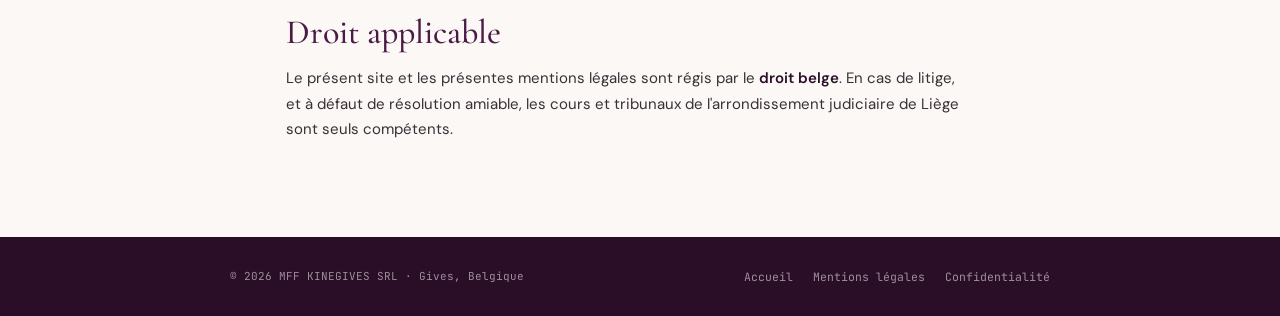
==== commit 0eb4ea5c: "Performances mobile: photos WebP adaptees a l'ecran, polices prioritaires, favicon, contraste et ord" ====
--- a/mentions-legales.html
+++ b/mentions-legales.html
@@ -6,6 +6,10 @@
   <title>Mentions légales — MFF Kinégives</title>
   <meta name="description" content="Mentions légales du site de MFF Kinégives SRL, cabinet de kinésithérapie à Gives (Huy)." />
   <meta name="robots" content="index, follow" />
+  <link rel="canonical" href="https://mff-kinegives.be/mentions-legales.html" />
+  <link rel="icon" href="favicon.ico" sizes="16x16 32x32 48x48" />
+  <link rel="icon" href="icon-192.png" type="image/png" sizes="192x192" />
+  <link rel="apple-touch-icon" href="apple-touch-icon.png" />
   <link rel="stylesheet" href="fonts/fonts.css" />
   <link rel="stylesheet" href="legal.css" />
 </head>
--- a/legal.css
+++ b/legal.css
@@ -216,7 +216,7 @@
 .legal-foot-copy {
   font-family: 'JetBrains Mono', monospace;
   font-size: 11px;
-  color: rgba(251, 248, 246, 0.4);
+  color: rgba(251, 248, 246, 0.55);
 }
 .legal-foot-links { display: flex; gap: 20px; flex-wrap: wrap; }
 .legal-foot-links a {
